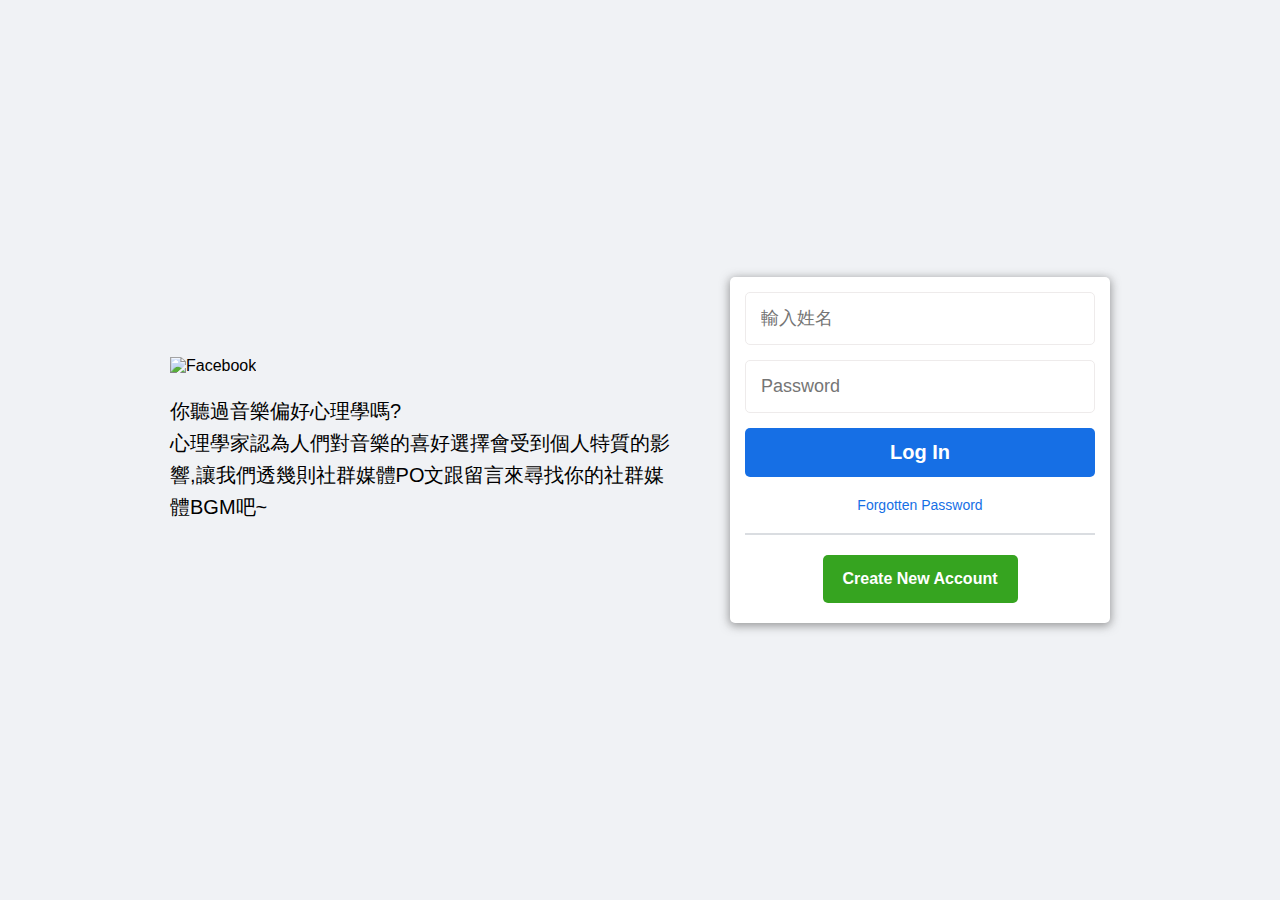
==== templates/index.html @ 7a3b632f "ver1" ====
<!DOCTYPE html>
<html>
    <head>
        <meta charset="utf-8"/>
        <title>測測你的社群媒體 BGM</title>
        <link rel="stylesheet" type="text/css" href="../public/css/rwd_v1.css"/>
        <link rel="stylesheet" type="text/css" href="/public/css/rwd_v1.css"/> 
    </head>
    <body>
        <div class="box">
            <div class="title-box">
                <img src="https://i.postimg.cc/NMyj90t9/logo.png" alt="Facebook">
                <p>
                    你聽過音樂偏好心理學嗎?<br>
                    心理學家認為人們對音樂的喜好選擇會受到個人特質的影響,讓我們透幾則社群媒體PO文跟留言來尋找你的社群媒體BGM吧~
                </p>
            </div>

            <div class="form-box">
                <form action= "/Q1" method="POST">
                    <input type="text" name="user" placeholder="輸入姓名"/>
                    <input type="password" placeholder="Password">
                    <button type="submit" >Log In</button>
                </form>
                <a href="#">Forgotten Password</a>
                <hr>
                <div class="create-btn">
                <a href="" target="_blank">Create New Account</a>
                </div>
            </div>
        </div>
    </body>
</html>
---- public/css/rwd_v1.css ----
body {
    padding: 0;
    margin: 0;
    background: #f0f2f5;
    font-family: Arial, sans-serif;
}
.container{
    display: flex;
    justify-content: space-between;
    padding: 10px 1%;
    margin-left: 31%;
    margin-right: 15%;
}
.post-container{
    box-shadow: 0px 2px 10px 1px rgba(71, 71, 71, 0.52);
	width: 60%;
	background:var(--bg-color);
    background-color: rgb(209, 209, 209);
	border-radius: 10px;
	padding: 20px;
	color:#050404;
	margin:20px 0;
}

.user-profile{
	display: flex;
	align-items: center;
}
.user-profile img{
    box-shadow: -0.5px 1px 5px 0.5px rgba(83, 83, 83, 0.52);
	width:80px;
	border-radius: 50%;
	margin-right:10px;
}
.user-profile p{
	margin-bottom: 5px;
	font-weight: 500;
	color:#3e3e3e;
    font-size: clamp(1.4rem, 5 * (1vw + 1vh) / 2, 1.5rem);
}
.user-profile small{
	/* font-size: 12px; */
    font-size: clamp(1.4rem, 5 * (1vw + 1vh) / 2, 1.5rem);
}
.post-row{
	margin-top:10px;
	display: flex;
	align-items: center;
	justify-content: space-between;
}
.post-text{
	color:rgb(30, 30, 30);
	margin:15px 0;
	/* font-size: 15px; */
    font-size: clamp(1.4rem, 5 * (1vw + 1vh) / 2, 1.5rem);
}
.post-text span{
	color:#626262;
	font-weight: 500;
}
.post-text a{
	color:#1876f2;
	text-decoration: none;
}
.post-img{
	width: 100%;
	border-radius: 4px;
	margin-bottom: 5px;
}

.post_options_v1{
    /* margin-top:10px; */
	display: flex;
	align-items: center;
	justify-content: space-between;
    /* padding-top: 10px; */
    border-top: 2px solid rgb(242, 241, 241);
    border-bottom: 2px solid rgb(242, 241, 241);
    /* font-size: medium; */
	color:#626262;
    /* cursor: pointer; */
    padding: 5px;

}


.activity-icons img{
	width:25px;
	margin-right:15px;
}
.activity-icons div{
    display: flex;    
    align-items: center;
    justify-content: center;
	display: inline-flex;
    /* margin-left: 120px; */
	margin-right:30px; 
    font-size: clamp(1.4rem, 5 * (1vw + 1vh) / 2, 1.5rem);
}

.post-profile-icon{
	display: flex;
	align-items: center;
}

.post-profile-icon img{
	width: 50px;
	border-radius: 50%;
	margin-right:5px;
}


.post_options_v2 {
    padding-top: 1px;
    margin-top: 5px;
    border-top: 2px solid rgb(242, 241, 241);
    border-bottom: 2px solid rgb(242, 241, 241);
    display: flex;
    justify-content: space-evenly;
    /* font-size: medium; */
    color: gray;
    /* cursor: pointer; */
    padding: 5px;
}

.post__option {
    display: flex;
    align-items: center;
    justify-content: center;
    padding: 3px; 
    flex: 1;
}
.post__option img{
	width:30px;
	margin-right:0px;

}
.post__option div {
    margin-left: 1rem;
    font-size: clamp(1.4rem, 5 * (1vw + 1vh) / 2, 0.8 rem);
}
  
.post__option:hover {
    background-color: #eff2f5;
    border-radius: 5px;
}

.post_comments{
    display: flex;
	align-items: center;
    margin-top:20px;
}

/* .post_comments div{
    font-size: clamp(1.4rem, 5 * (1vw + 1vh) / 2, 1.5rem);
    background-color: rgb(234, 233, 233);
    margin-left:30px;
    border-radius: 10px;
    padding: 8px;
    color:rgb(36, 36, 36);
} */

.post_img{
    box-shadow: -0.5px 1px 5px 0.5px rgba(83, 83, 83, 0.52);
    width: 70px;
    height: 70px;
	border-radius: 50%;
	margin-left:2px;
}

.speech-bubble {
    box-shadow: -0.5px 1px 5px 0.5px rgba(83, 83, 83, 0.52);
	position: relative;
	background: #ededed;
	border-radius: .4em;
    font-size: clamp(1.1rem, 5 * (1vw + 1vh) / 2, 1.1rem);
    /* background-color: rgb(234, 233, 233); */
    margin-left:30px;
    border-radius: 10px;
    padding: 8px;
    color:rgb(36, 36, 36);
    max-width: 300px
}

.speech-bubble:after {
    content: '';
	position: absolute;
	left: 0;
	top: 50%;
	width: 0;
	height: 0;
	border: 15px solid transparent;
	border-right-color: #ededed;;
	border-left: 0;
	border-top: 0;
	margin-top: -10px;
	margin-left: -10px;
}

.like-button {
    width: 31px; 
    height: 27px;
    background: none;
    background-image: url("../like.png");
    background-size: cover;
    border: none;
    transition: background-image 0.3s ease;
    cursor: pointer;
    border: none;
    padding: 0;
    margin-left:15px;
}
.like-button:hover {
    background-image: url("../like-blue.png");
}

.dislike-button {
    width: 31px; 
    height: 27px;
    background: none;
    background-image: url("../dislike.png");
    background-size: cover;
    border: none;
    transition: background-image 0.3s ease;
    cursor: pointer;
    border: none;
    padding: 0;
    margin-left:15px;
}
.dislike-button:hover {
    background-image: url("../dislike-blue.png");
}








.box {
    display: flex;
    justify-content: center;
    align-items: center;
    width: 100%;
    height: 100vh;
}
.title-box {
    width: 500px;
}
.title-box img {
    width: 235px;
    margin-bottom: -10px;
}
.title-box p {
    color: hsl(0, 0%, 0%);
    font-size: 20px;
    font-weight: normal;
    line-height: 32px;
}
.form-box {
    width: 350px;
    padding: 15px;
    text-align: center;
    border-radius: 5px;
    background: #fff;
    margin-left: 60px;
    box-shadow: 0px 2px 10px 1px rgba(71, 71, 71, 0.52);
}
.form-box input {
    width: 100%;
    margin-bottom: 15px;
    padding: 15px;
    font-size: 18px;
    box-sizing: border-box;
    border: 1px solid #eeebeb;
    border-radius: 5px;
    outline: none;
}
.form-box input:focus {
    box-shadow: 0px 0px 1px 1px rgb(22, 111, 229);
}
.form-box button {
    width: 100%;
    margin-bottom: 15px;
    color: #fff;
    font-size: 20px;
    font-weight: 600;
    border-radius: 5px;
    border: none;
    padding: 13px 0;
    cursor: pointer;
    background: #166fe5;
}
.form-box button:hover {
    background: #1877f2;
}
.form-box a {
    color: #166fe5;
    font-size: 14px;
    text-decoration: none;
    margin-top: 5px;
    margin-bottom: 20px;
    display: block;
}
.form-box a:hover {
    text-decoration: underline;
}
.form-box hr {
    border: 1px solid #dadde1;
    margin-bottom: 15px;
}
.form-box .create-btn a {
    color: #fff;
    font-size: 16px;
    text-decoration: none;
    padding: 15px 20px;
    border-radius: 5px;
    background: #36a420;
    font-weight: 600;
    display: inline-block;
    margin-bottom: 5px;
}
.form-box .create-btn a:hover {
    background: #42b72a;
}
---- public/css/rwd_v1.css ----
body {
    padding: 0;
    margin: 0;
    background: #f0f2f5;
    font-family: Arial, sans-serif;
}
.container{
    display: flex;
    justify-content: space-between;
    padding: 10px 1%;
    margin-left: 31%;
    margin-right: 15%;
}
.post-container{
    box-shadow: 0px 2px 10px 1px rgba(71, 71, 71, 0.52);
	width: 60%;
	background:var(--bg-color);
    background-color: rgb(209, 209, 209);
	border-radius: 10px;
	padding: 20px;
	color:#050404;
	margin:20px 0;
}

.user-profile{
	display: flex;
	align-items: center;
}
.user-profile img{
    box-shadow: -0.5px 1px 5px 0.5px rgba(83, 83, 83, 0.52);
	width:80px;
	border-radius: 50%;
	margin-right:10px;
}
.user-profile p{
	margin-bottom: 5px;
	font-weight: 500;
	color:#3e3e3e;
    font-size: clamp(1.4rem, 5 * (1vw + 1vh) / 2, 1.5rem);
}
.user-profile small{
	/* font-size: 12px; */
    font-size: clamp(1.4rem, 5 * (1vw + 1vh) / 2, 1.5rem);
}
.post-row{
	margin-top:10px;
	display: flex;
	align-items: center;
	justify-content: space-between;
}
.post-text{
	color:rgb(30, 30, 30);
	margin:15px 0;
	/* font-size: 15px; */
    font-size: clamp(1.4rem, 5 * (1vw + 1vh) / 2, 1.5rem);
}
.post-text span{
	color:#626262;
	font-weight: 500;
}
.post-text a{
	color:#1876f2;
	text-decoration: none;
}
.post-img{
	width: 100%;
	border-radius: 4px;
	margin-bottom: 5px;
}

.post_options_v1{
    /* margin-top:10px; */
	display: flex;
	align-items: center;
	justify-content: space-between;
    /* padding-top: 10px; */
    border-top: 2px solid rgb(242, 241, 241);
    border-bottom: 2px solid rgb(242, 241, 241);
    /* font-size: medium; */
	color:#626262;
    /* cursor: pointer; */
    padding: 5px;

}


.activity-icons img{
	width:25px;
	margin-right:15px;
}
.activity-icons div{
    display: flex;    
    align-items: center;
    justify-content: center;
	display: inline-flex;
    /* margin-left: 120px; */
	margin-right:30px; 
    font-size: clamp(1.4rem, 5 * (1vw + 1vh) / 2, 1.5rem);
}

.post-profile-icon{
	display: flex;
	align-items: center;
}

.post-profile-icon img{
	width: 50px;
	border-radius: 50%;
	margin-right:5px;
}


.post_options_v2 {
    padding-top: 1px;
    margin-top: 5px;
    border-top: 2px solid rgb(242, 241, 241);
    border-bottom: 2px solid rgb(242, 241, 241);
    display: flex;
    justify-content: space-evenly;
    /* font-size: medium; */
    color: gray;
    /* cursor: pointer; */
    padding: 5px;
}

.post__option {
    display: flex;
    align-items: center;
    justify-content: center;
    padding: 3px; 
    flex: 1;
}
.post__option img{
	width:30px;
	margin-right:0px;

}
.post__option div {
    margin-left: 1rem;
    font-size: clamp(1.4rem, 5 * (1vw + 1vh) / 2, 0.8 rem);
}
  
.post__option:hover {
    background-color: #eff2f5;
    border-radius: 5px;
}

.post_comments{
    display: flex;
	align-items: center;
    margin-top:20px;
}

/* .post_comments div{
    font-size: clamp(1.4rem, 5 * (1vw + 1vh) / 2, 1.5rem);
    background-color: rgb(234, 233, 233);
    margin-left:30px;
    border-radius: 10px;
    padding: 8px;
    color:rgb(36, 36, 36);
} */

.post_img{
    box-shadow: -0.5px 1px 5px 0.5px rgba(83, 83, 83, 0.52);
    width: 70px;
    height: 70px;
	border-radius: 50%;
	margin-left:2px;
}

.speech-bubble {
    box-shadow: -0.5px 1px 5px 0.5px rgba(83, 83, 83, 0.52);
	position: relative;
	background: #ededed;
	border-radius: .4em;
    font-size: clamp(1.1rem, 5 * (1vw + 1vh) / 2, 1.1rem);
    /* background-color: rgb(234, 233, 233); */
    margin-left:30px;
    border-radius: 10px;
    padding: 8px;
    color:rgb(36, 36, 36);
    max-width: 300px
}

.speech-bubble:after {
    content: '';
	position: absolute;
	left: 0;
	top: 50%;
	width: 0;
	height: 0;
	border: 15px solid transparent;
	border-right-color: #ededed;;
	border-left: 0;
	border-top: 0;
	margin-top: -10px;
	margin-left: -10px;
}

.like-button {
    width: 31px; 
    height: 27px;
    background: none;
    background-image: url("../like.png");
    background-size: cover;
    border: none;
    transition: background-image 0.3s ease;
    cursor: pointer;
    border: none;
    padding: 0;
    margin-left:15px;
}
.like-button:hover {
    background-image: url("../like-blue.png");
}

.dislike-button {
    width: 31px; 
    height: 27px;
    background: none;
    background-image: url("../dislike.png");
    background-size: cover;
    border: none;
    transition: background-image 0.3s ease;
    cursor: pointer;
    border: none;
    padding: 0;
    margin-left:15px;
}
.dislike-button:hover {
    background-image: url("../dislike-blue.png");
}








.box {
    display: flex;
    justify-content: center;
    align-items: center;
    width: 100%;
    height: 100vh;
}
.title-box {
    width: 500px;
}
.title-box img {
    width: 235px;
    margin-bottom: -10px;
}
.title-box p {
    color: hsl(0, 0%, 0%);
    font-size: 20px;
    font-weight: normal;
    line-height: 32px;
}
.form-box {
    width: 350px;
    padding: 15px;
    text-align: center;
    border-radius: 5px;
    background: #fff;
    margin-left: 60px;
    box-shadow: 0px 2px 10px 1px rgba(71, 71, 71, 0.52);
}
.form-box input {
    width: 100%;
    margin-bottom: 15px;
    padding: 15px;
    font-size: 18px;
    box-sizing: border-box;
    border: 1px solid #eeebeb;
    border-radius: 5px;
    outline: none;
}
.form-box input:focus {
    box-shadow: 0px 0px 1px 1px rgb(22, 111, 229);
}
.form-box button {
    width: 100%;
    margin-bottom: 15px;
    color: #fff;
    font-size: 20px;
    font-weight: 600;
    border-radius: 5px;
    border: none;
    padding: 13px 0;
    cursor: pointer;
    background: #166fe5;
}
.form-box button:hover {
    background: #1877f2;
}
.form-box a {
    color: #166fe5;
    font-size: 14px;
    text-decoration: none;
    margin-top: 5px;
    margin-bottom: 20px;
    display: block;
}
.form-box a:hover {
    text-decoration: underline;
}
.form-box hr {
    border: 1px solid #dadde1;
    margin-bottom: 15px;
}
.form-box .create-btn a {
    color: #fff;
    font-size: 16px;
    text-decoration: none;
    padding: 15px 20px;
    border-radius: 5px;
    background: #36a420;
    font-weight: 600;
    display: inline-block;
    margin-bottom: 5px;
}
.form-box .create-btn a:hover {
    background: #42b72a;
}
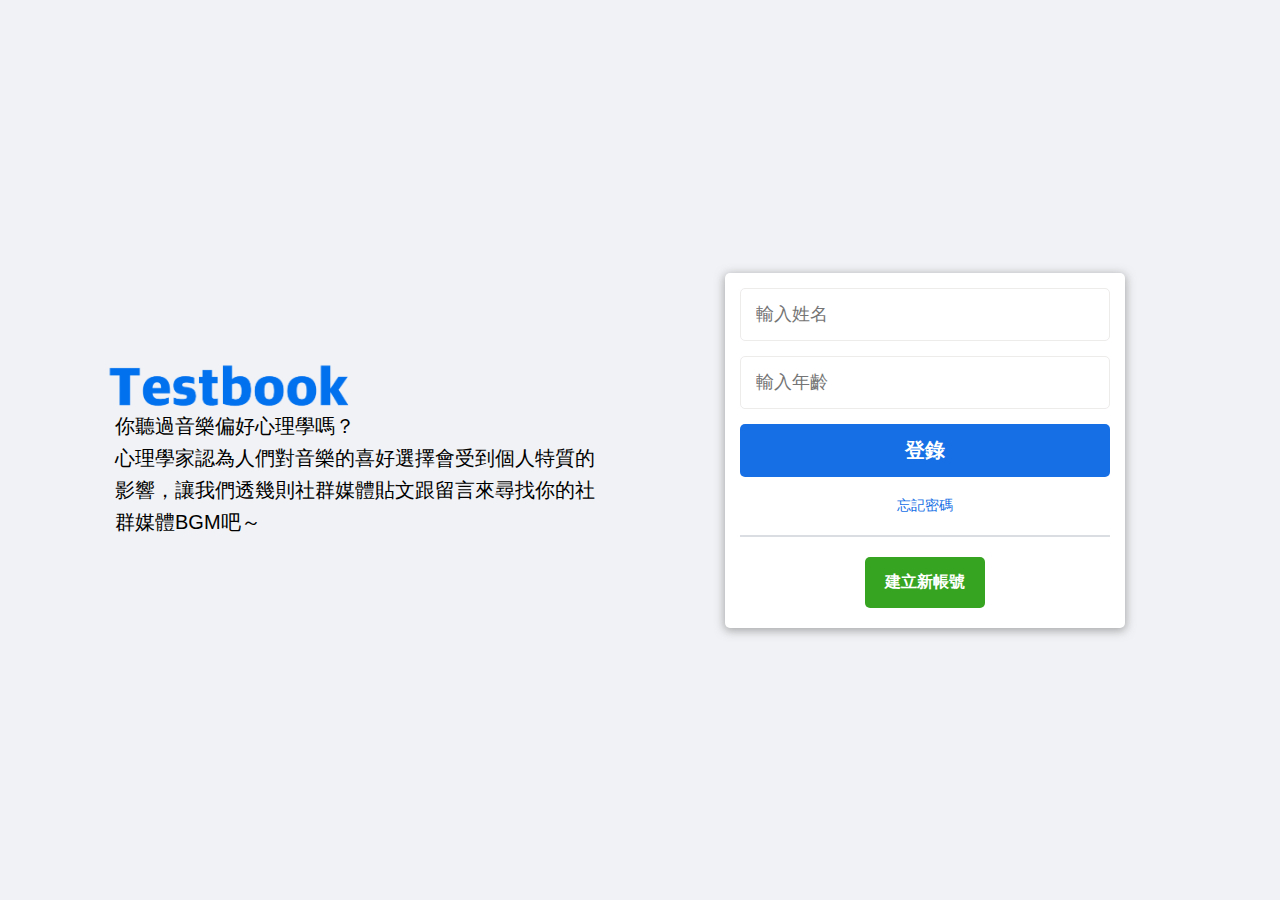
==== commit 0b33c868: "ver2" ====
--- a/templates/index.html
+++ b/templates/index.html
@@ -4,29 +4,29 @@
     <head>
         <meta charset="utf-8"/>
         <title>測測你的社群媒體 BGM</title>
-        <link rel="stylesheet" type="text/css" href="../public/css/rwd_v1.css"/>
-        <link rel="stylesheet" type="text/css" href="/public/css/rwd_v1.css"/> 
+        <link rel="stylesheet" type="text/css" href="../public/css/ver2.css"/>
+        <link rel="stylesheet" type="text/css" href="/public/css/ver2.css"/> 
     </head>
     <body>
-        <div class="box">
+        <div class="index-box">
             <div class="title-box">
-                <img src="https://i.postimg.cc/NMyj90t9/logo.png" alt="Facebook">
+                <img src="../public/img-ver2/logo-blue.png">
                 <p>
-                    你聽過音樂偏好心理學嗎?<br>
-                    心理學家認為人們對音樂的喜好選擇會受到個人特質的影響,讓我們透幾則社群媒體PO文跟留言來尋找你的社群媒體BGM吧~
+                    你聽過音樂偏好心理學嗎？<br>
+                    心理學家認為人們對音樂的喜好選擇會受到個人特質的影響，讓我們透幾則社群媒體貼文跟留言來尋找你的社群媒體BGM吧～
                 </p>
             </div>
 
             <div class="form-box">
-                <form action= "/Q1" method="POST">
+                <form action= "/Q-ALL" method="POST">
                     <input type="text" name="user" placeholder="輸入姓名"/>
-                    <input type="password" placeholder="Password">
-                    <button type="submit" >Log In</button>
+                    <input type="int" placeholder="輸入年齡">
+                    <button type="submit" >登錄</button>
                 </form>
-                <a href="#">Forgotten Password</a>
+                <a href="#">忘記密碼</a>
                 <hr>
                 <div class="create-btn">
-                <a href="" target="_blank">Create New Account</a>
+                <a href="#">建立新帳號</a>
                 </div>
             </div>
         </div>
--- a/public/css/ver2.css
+++ b/public/css/ver2.css
@@ -0,0 +1,698 @@
+*{
+	margin: 0;
+	padding: 0;
+	font-family: 'poppins',sans-serif;
+	box-sizing: border-box;
+}
+:root{
+	/* --body-color: #efefef;   */
+    --body-color: #F0F2F5;
+	--nav-color: #166fe5;
+    /* --nav-color: #1876f2; */
+	--bg-color: #fff;
+
+}
+.dark-theme{
+	--body-color: #0a0a0a;
+	--nav-color: #000;
+	--bg-color: #000;
+}
+
+body{
+	background: var(--body-color);
+	transition: background 0.3s;
+}
+
+nav{
+	display: flex;
+	align-items: center;
+	justify-content: space-between;
+	background: var(--nav-color);
+	padding: 5px 5%;
+	position: sticky;
+	top: 0;
+	z-index: 100;
+}
+.logo{
+	width: 160px;
+	margin-right: 45px;
+}
+.nav-left, .nav-right{
+	display: flex;
+	align-items: center;
+}
+.nav-left ul li{
+	list-style: none;
+	display: inline-block;
+}
+.nav-left ul li img{
+	width: 28px;
+	margin: 0 15px;
+}
+.nav-user-icon img{
+	width: 40px;
+    height: 40px;
+    object-fit: cover;
+	border-radius: 50%;
+	cursor: pointer;
+    background: #efefef;
+    box-shadow: -0.5px 1px 5px 0.5px rgba(135, 135, 135, 0.52);
+    
+}
+.search-box{
+	background: #efefef;
+	width: 350px;
+	border-radius: 20px;
+	display: flex;
+	align-items: center;
+	padding: 0 15px;
+}
+.search-box img{
+	width: 18px;	
+}
+.search-box input{
+	width: 100%;
+	background: transparent;
+	padding: 10px;
+	outline: none;
+	border: 0;
+}
+.nav-user-icon{
+	margin-left:30px;
+}
+.online{
+	position: relative;
+}
+.online img{
+    box-shadow: -0.5px 1px 5px 0.5px rgba(135, 135, 135, 0.52);
+    width: 40px;
+	height: 40px;
+    object-fit: cover;
+}
+.online::after{
+	content: '';
+	width: 7px;
+	height: 7px;
+	border: 2px solid #fff;
+	border-radius: 50%;
+	background: #41db51;
+	position: absolute;
+	top: 0;
+	right: 0;
+}
+.container{
+	display: flex;
+	justify-content: space-between;
+	padding: 13px 5%;
+}
+.left-sidebar{
+	flex-basis: 20%;
+	position: sticky;
+	top: 70px;
+	align-self: flex-start;
+}
+.right-sidebar{
+	flex-basis: 20%;
+	position: sticky;
+	top: 70px;
+	align-self: flex-start;
+	background: var(--bg-color);
+	padding:20px;
+	border-radius: 4px;
+	color:#626262;
+}
+.main-content{
+	width: 54%;
+}
+.imp-links a, .shortcut-links a{
+	text-decoration: none;
+	display: flex;
+	align-items: center;
+	margin-bottom: 30px;
+	color: #626262;
+	width: fit-content;
+}
+.imp-links a img{
+	width: 25px;
+	margin-right: 15px;	
+}
+.imp-links a:last-child{
+	color: var(--nav-color);
+}
+.imp-links{
+	border-bottom: 1px solid #ccc;
+}
+.shortcut-links a img{
+	border-radius: 4px;
+	margin-right: 15px;
+    box-shadow: 0px 0px 1px 1px rgb(199, 199, 199);
+    width: 40px;
+    height: 40px;
+    object-fit: cover;
+}
+.shortcut-links p{
+	margin: 25px 0;
+	color: #626262;
+	font-weight: 500;
+}
+.sidebar-title{
+	display: flex;
+	align-items: center;
+	justify-content: space-between;
+	margin-bottom: 18px;
+}
+.right-sidebar h4{
+	font-weight: 600;
+	font-size: 16px;
+}
+.sidebar-title a{
+	text-decoration: none;
+	color:var(--nav-color);
+	font-size: 12px;
+}
+.event{
+	display: flex;
+	font-size: 14px;
+	margin-bottom: 20px;
+}
+.left-event{
+	border-radius: 10px;
+	height:65px;
+	width:65px;
+	margin-right:15px;
+	padding-top:10px;
+	text-align: center;
+	position: relative;
+	overflow:hidden;
+	box-shadow: 0 0 10px rgba(0,0,0,0.1);
+}
+.event p{
+	font-size:12px;
+}
+.event a{
+	font-size: 12px;
+	text-decoration: none;
+	color:var(--nav-color);
+}
+.left-event span{
+	position: absolute;
+	bottom:0;
+	left:0;
+	width: 100%;
+	background: var(--nav-color);
+	color:#fff;
+	font-size:10px;
+	padding:4px 0;
+}
+.sidebar-ads{
+	width: 100%;
+	margin-bottom: 20px;
+	border-radius: 4px;
+}
+.online-list{
+	display: flex;
+	align-items: center;
+	margin-bottom: 20px;
+}
+.online-list .online img{
+	width:40px;
+	border-radius: 50%;
+}
+.online-list .online{
+	width: 40px;
+	border-radius: 50%;
+	margin-right: 15px;
+}
+.online-list .online:after{
+	top:unset;
+	bottom: 0;
+}
+.story-gallery{
+	display: flex;
+	justify-content: space-between;
+	margin-bottom: 20px;
+}
+.story{
+	flex-basis: 18%;
+	padding-top: 32%;
+	position: relative;
+	background-position: center;
+	background-size: cover;
+	border-radius: 10px;
+}
+.story img{
+	position: absolute;
+	width: 35px;
+	border-radius: 50%;
+	top:10px;
+	left:10px;
+	border: 3px solid var(--nav-color);
+}
+.story p{
+	position: absolute;
+	width: 100%;
+	bottom: 10px;
+	text-align: center;
+	color:#fff;
+	font-size: 14px;
+}
+.story1{
+	background-image: linear-gradient(transparent,rgba(0,0,0,0.5)), url(../img-ver2/status-1.png);
+}
+.story2{
+	background-image: linear-gradient(transparent,rgba(0,0,0,0.5)), url(../img-ver2/status-2.png);
+}
+.story3{
+	background-image: linear-gradient(transparent,rgba(0,0,0,0.5)), url(../img-ver2/status-3.png);
+}
+.story4{
+	background-image: linear-gradient(transparent,rgba(0,0,0,0.5)), url(../img-ver2/status-4.png);
+}
+.story5{
+	background-image: linear-gradient(transparent,rgba(0,0,0,0.5)), url(../img-ver2/status-5.png);
+}
+.story.story1 img{
+	top:unset;
+	left: 50%;
+	bottom:40px;
+	transform: translateX(-50%);
+	border:0;
+	width: 35px;
+}
+.write-post-container{
+	width: 100%;
+	background:var(--bg-color);
+	border-radius: 6px;
+	padding:20px;
+	color:#626262;
+    
+}
+.user-profile{
+	display: flex;
+	align-items: center;
+}
+.user-profile img{
+	width:75px;
+    height:75px;
+	border-radius: 50%;
+	margin-right:10px;
+    box-shadow: -0.5px 1px 5px 0.5px rgba(83, 83, 83, 0.52);
+}
+.user-profile p{
+	margin-bottom: 5px;
+	font-weight: 500;
+	color:#3f3f3f;
+    font-size: 18px;
+}
+.user-profile small{
+	font-size: 12px;
+}
+.user-profile span{
+	font-size: 13px;
+	color:#9a9a9a;
+}
+.post-input-container{
+	padding-left:55px;
+	padding-top:20px;
+}
+.post-input-container textarea{
+	width: 100%;
+	resize:none;
+	border:0;
+	outline:0;
+	border-bottom: 1px solid #ccc;
+	background:transparent;
+}
+.add-post-links{
+	display: flex;
+	margin-top:10px;
+}
+.add-post-links a{
+	text-decoration: none;
+	display: flex;
+	align-items: center;
+	color:#626262;
+	margin-right: 30px;
+	font-size: 13px;
+}
+.add-post-links img{
+	width:20px;
+	margin-right:10px;
+}
+.post-container{
+	width: 100%;
+	background:var(--bg-color);
+	border-radius: 6px;
+	padding: 20px;
+	color:#626262;
+	/* margin:20px 0; */
+    margin-top: 2px;
+    margin-bottom: 30px;
+    /* top: 70px; */
+    box-shadow: -0.5px 1px 5px 0.5px rgba(221, 214, 214, 0.52);
+}
+
+.post-text{
+	color:#414141;
+	margin:15px 0;
+	font-size: 20px;
+}
+.post-text span{
+	color:#626262;
+	font-weight: 500;
+}
+.post-text a{
+	color:#1876f2;
+	text-decoration: none;
+}
+.post-img{
+	width: 100%;
+	border-radius: 4px;
+	margin-bottom: 5px;
+}
+.post-row{
+	margin-top:10px;
+	display: flex;
+	align-items: center;
+	justify-content: space-between;
+}
+.activity-icons div img{
+
+	width:18px;
+	margin-right:10px;
+}
+.activity-icons div{
+	display: inline-flex;
+	align-items: center;
+	margin-right:30px;
+}
+.post-profile-icon{
+	display: flex;
+	align-items: center;
+}
+.post-profile-icon img{
+	width: 20px;
+	border-radius: 50%;
+	margin-right:5px;
+}
+.post-row a{
+	color:#9a9a9a;
+}
+.load-more-btn{
+	display: block;
+	margin:auto;
+	cursor: pointer;
+	padding:5px 10px;
+	border:1px solid #9a9a9a;
+	color:#626262;
+	background:transparent;
+	border-radius: 4px;
+}
+.footer{
+	text-align: center;
+	color:#9a9a9a;
+	padding:10px 0 20px;
+	font-size: 13px;
+}
+.settings-menu{
+	position: absolute;
+	width: 90%;
+	max-width: 350px;
+	background:var(--bg-color);
+	box-shadow: 0 0 10px rgba(0,0,0,0.4);
+	border-radius: 4px;
+	overflow:hidden;
+	top:108%;
+	right:5%;
+	max-height: 0;
+	transition:max-height 0.3s;
+}
+.settings-menu-height{
+	max-height:450px;
+}
+
+.user-profile a{
+	font-size: 12px;
+	color:#1876f2;
+	text-decoration: none;
+}
+.settings-menu-inner{
+	padding:20px;
+}
+.settings-menu hr{
+	border:0;
+	height:1px;
+	background:#9a9a9a;
+	margin:15px 0;
+}
+.settings-links{
+	display: flex;
+	align-items: center;
+	margin:15px 0;
+}
+.settings-links .settings-icon{
+	width: 38px;
+	margin-right: 10px;
+	border-radius: 50%;
+}
+.settings-links a{
+	text-decoration: none;
+	display: flex;
+	flex:1;
+	align-items: center;
+	justify-content: space-between;
+	color:#626262;
+}
+#dark-btn{
+	position: absolute;
+	top:20px;
+	right:20px;
+	background:#ddd;
+	width:45px;
+	border-radius:15px;
+	padding:2px 3px;
+	cursor: pointer;
+	display: flex;
+	transition: padding-left 0.5s, background 0.5s;
+}
+#dark-btn span{
+	height:18px;
+	width:18px;
+	background:#fff;
+	border-radius: 50%;
+	display: inline-block;
+}
+#dark-btn.dark-btn-on{
+	padding-left:23px;
+	background:#666;
+}
+
+
+
+
+
+
+
+.post_options_v2 {
+    padding-top: 1px;
+    margin-top: 5px;
+    border-top: 2px solid rgb(242, 241, 241);
+    border-bottom: 2px solid rgb(242, 241, 241);
+    display: flex;
+    justify-content: space-evenly;
+    /* font-size: medium; */
+    color: gray;
+    /* cursor: pointer; */
+    padding: 5px;
+
+}
+.post_options{
+    width: 25px; /* 设置宽度 */
+    height: 25px;
+    margin-right: 10px;
+}
+
+.post_option {
+    display: flex;
+    align-items: center;
+    justify-content: center;
+    padding: 3px; 
+    flex: 1;
+}
+
+.post_comments{
+    display: flex;
+	align-items: center;
+    margin-top:20px;
+}
+.postimg{
+    box-shadow: -0.5px 1px 5px 0.5px rgb(117, 117, 117);
+    width: 70px;
+    height: 70px;
+    object-fit: cover;
+	border-radius: 50%;
+	margin-left:2px;
+}
+
+.speech-bubble {
+    box-shadow: -0.5px 1px 5px 0.5px rgba(167, 166, 166, 0.52);
+	position: relative;
+	background: #f4f3f3;
+	border-radius: .4em;
+    font-size: clamp(1.1rem, 5 * (1vw + 1vh) / 2, 1.1rem);
+    /* background-color: rgb(234, 233, 233); */
+    margin-left:30px;
+    border-radius: 10px;
+    padding: 8px;
+    color:rgb(36, 36, 36);
+    /* max-width: 300px */
+}
+
+.speech-bubble:after {
+    content: '';
+	position: absolute;
+	left: 0;
+	top: 50%;
+	width: 0;
+	height: 0;
+	border: 15px solid transparent;
+	border-right-color: #ededed;;
+	border-left: 0;
+	border-top: 0;
+	margin-top: -10px;
+	margin-left: -10px;
+}
+
+
+
+.custom-radio-like {
+    /* 隐藏原有样式 */
+    appearance: none;
+    -webkit-appearance: none;
+    outline: none;
+    /* 增加新样式:未选中时 */
+    display: inline-block;
+    width: 31px; 
+    height: 27px;
+    background:  url("../img-ver2/like.png") no-repeat center;
+    background-size: cover;
+    cursor: pointer;
+    margin-left:30px;
+}
+
+.custom-a-like :hover{
+    background-image: url("../img-ver2/like-blue.png"); /* 选中时的图像 */
+}
+
+
+.custom-radio-like:checked {
+    background-image: url("../img-ver2/like-blue.png"); /* 选中时的图像 */
+}
+
+.like-button {
+    width: 31px; 
+    height: 27px;
+    background: none;
+    background-image: url("../img-ver2/like.png");
+    background-size: cover;
+    transition: background-image 0.3s ease;
+    cursor: pointer;
+    border: none;
+    padding: 0;
+    margin-left:30px;
+}
+.like-button:hover {
+    background-image: url("../img-ver2/like-blue.png");
+}
+
+
+
+
+.index-box {
+    display: flex;
+    justify-content: center;
+    align-items: center;
+    width: 100%;
+    height: 100vh;
+}
+.title-box {
+    width: 500px;
+    margin-left:-50px ; 
+}
+.title-box img {
+    width: 250px;
+}
+.title-box p {
+    color: hsl(0, 0%, 0%);
+    font-size: 20px;
+    font-weight: normal;
+    line-height: 32px;
+    margin-left:10px ;
+    margin-top: -5px;
+}
+.form-box {
+    width: 400px;
+    padding: 15px;
+    text-align: center;
+    border-radius: 5px;
+    background: #fff;
+    margin-left: 120px;
+    box-shadow: 0px 2px 10px 1px rgba(102, 102, 102, 0.52);
+}
+.form-box input {
+    width: 100%;
+    margin-bottom: 15px;
+    padding: 15px;
+    font-size: 18px;
+    box-sizing: border-box;
+    border: 1px solid #eeebeb;
+    border-radius: 5px;
+    outline: none;
+}
+.form-box input:focus {
+    box-shadow: 0px 0px 1px 1px rgb(22, 111, 229);
+}
+.form-box button {
+    width: 100%;
+    margin-bottom: 15px;
+    color: #fff;
+    font-size: 20px;
+    font-weight: 600;
+    border-radius: 5px;
+    border: none;
+    padding: 13px 0;
+    cursor: pointer;
+    background: #166fe5;
+}
+.form-box button:hover {
+    background: #1877f2;
+}
+.form-box a {
+    color: #166fe5;
+    font-size: 14px;
+    text-decoration: none;
+    margin-top: 5px;
+    margin-bottom: 20px;
+    display: block;
+}
+.form-box a:hover {
+    text-decoration: underline;
+}
+.form-box hr {
+    border: 1px solid #dadde1;
+    margin-bottom: 15px;
+}
+.form-box .create-btn a {
+    color: #fff;
+    font-size: 16px;
+    text-decoration: none;
+    padding: 15px 20px;
+    border-radius: 5px;
+    background: #36a420;
+    font-weight: 600;
+    display: inline-block;
+    margin-bottom: 5px;
+}
+.form-box .create-btn a:hover {
+    background: #42b72a;
+}--- a/public/css/ver2.css
+++ b/public/css/ver2.css
@@ -0,0 +1,698 @@
+*{
+	margin: 0;
+	padding: 0;
+	font-family: 'poppins',sans-serif;
+	box-sizing: border-box;
+}
+:root{
+	/* --body-color: #efefef;   */
+    --body-color: #F0F2F5;
+	--nav-color: #166fe5;
+    /* --nav-color: #1876f2; */
+	--bg-color: #fff;
+
+}
+.dark-theme{
+	--body-color: #0a0a0a;
+	--nav-color: #000;
+	--bg-color: #000;
+}
+
+body{
+	background: var(--body-color);
+	transition: background 0.3s;
+}
+
+nav{
+	display: flex;
+	align-items: center;
+	justify-content: space-between;
+	background: var(--nav-color);
+	padding: 5px 5%;
+	position: sticky;
+	top: 0;
+	z-index: 100;
+}
+.logo{
+	width: 160px;
+	margin-right: 45px;
+}
+.nav-left, .nav-right{
+	display: flex;
+	align-items: center;
+}
+.nav-left ul li{
+	list-style: none;
+	display: inline-block;
+}
+.nav-left ul li img{
+	width: 28px;
+	margin: 0 15px;
+}
+.nav-user-icon img{
+	width: 40px;
+    height: 40px;
+    object-fit: cover;
+	border-radius: 50%;
+	cursor: pointer;
+    background: #efefef;
+    box-shadow: -0.5px 1px 5px 0.5px rgba(135, 135, 135, 0.52);
+    
+}
+.search-box{
+	background: #efefef;
+	width: 350px;
+	border-radius: 20px;
+	display: flex;
+	align-items: center;
+	padding: 0 15px;
+}
+.search-box img{
+	width: 18px;	
+}
+.search-box input{
+	width: 100%;
+	background: transparent;
+	padding: 10px;
+	outline: none;
+	border: 0;
+}
+.nav-user-icon{
+	margin-left:30px;
+}
+.online{
+	position: relative;
+}
+.online img{
+    box-shadow: -0.5px 1px 5px 0.5px rgba(135, 135, 135, 0.52);
+    width: 40px;
+	height: 40px;
+    object-fit: cover;
+}
+.online::after{
+	content: '';
+	width: 7px;
+	height: 7px;
+	border: 2px solid #fff;
+	border-radius: 50%;
+	background: #41db51;
+	position: absolute;
+	top: 0;
+	right: 0;
+}
+.container{
+	display: flex;
+	justify-content: space-between;
+	padding: 13px 5%;
+}
+.left-sidebar{
+	flex-basis: 20%;
+	position: sticky;
+	top: 70px;
+	align-self: flex-start;
+}
+.right-sidebar{
+	flex-basis: 20%;
+	position: sticky;
+	top: 70px;
+	align-self: flex-start;
+	background: var(--bg-color);
+	padding:20px;
+	border-radius: 4px;
+	color:#626262;
+}
+.main-content{
+	width: 54%;
+}
+.imp-links a, .shortcut-links a{
+	text-decoration: none;
+	display: flex;
+	align-items: center;
+	margin-bottom: 30px;
+	color: #626262;
+	width: fit-content;
+}
+.imp-links a img{
+	width: 25px;
+	margin-right: 15px;	
+}
+.imp-links a:last-child{
+	color: var(--nav-color);
+}
+.imp-links{
+	border-bottom: 1px solid #ccc;
+}
+.shortcut-links a img{
+	border-radius: 4px;
+	margin-right: 15px;
+    box-shadow: 0px 0px 1px 1px rgb(199, 199, 199);
+    width: 40px;
+    height: 40px;
+    object-fit: cover;
+}
+.shortcut-links p{
+	margin: 25px 0;
+	color: #626262;
+	font-weight: 500;
+}
+.sidebar-title{
+	display: flex;
+	align-items: center;
+	justify-content: space-between;
+	margin-bottom: 18px;
+}
+.right-sidebar h4{
+	font-weight: 600;
+	font-size: 16px;
+}
+.sidebar-title a{
+	text-decoration: none;
+	color:var(--nav-color);
+	font-size: 12px;
+}
+.event{
+	display: flex;
+	font-size: 14px;
+	margin-bottom: 20px;
+}
+.left-event{
+	border-radius: 10px;
+	height:65px;
+	width:65px;
+	margin-right:15px;
+	padding-top:10px;
+	text-align: center;
+	position: relative;
+	overflow:hidden;
+	box-shadow: 0 0 10px rgba(0,0,0,0.1);
+}
+.event p{
+	font-size:12px;
+}
+.event a{
+	font-size: 12px;
+	text-decoration: none;
+	color:var(--nav-color);
+}
+.left-event span{
+	position: absolute;
+	bottom:0;
+	left:0;
+	width: 100%;
+	background: var(--nav-color);
+	color:#fff;
+	font-size:10px;
+	padding:4px 0;
+}
+.sidebar-ads{
+	width: 100%;
+	margin-bottom: 20px;
+	border-radius: 4px;
+}
+.online-list{
+	display: flex;
+	align-items: center;
+	margin-bottom: 20px;
+}
+.online-list .online img{
+	width:40px;
+	border-radius: 50%;
+}
+.online-list .online{
+	width: 40px;
+	border-radius: 50%;
+	margin-right: 15px;
+}
+.online-list .online:after{
+	top:unset;
+	bottom: 0;
+}
+.story-gallery{
+	display: flex;
+	justify-content: space-between;
+	margin-bottom: 20px;
+}
+.story{
+	flex-basis: 18%;
+	padding-top: 32%;
+	position: relative;
+	background-position: center;
+	background-size: cover;
+	border-radius: 10px;
+}
+.story img{
+	position: absolute;
+	width: 35px;
+	border-radius: 50%;
+	top:10px;
+	left:10px;
+	border: 3px solid var(--nav-color);
+}
+.story p{
+	position: absolute;
+	width: 100%;
+	bottom: 10px;
+	text-align: center;
+	color:#fff;
+	font-size: 14px;
+}
+.story1{
+	background-image: linear-gradient(transparent,rgba(0,0,0,0.5)), url(../img-ver2/status-1.png);
+}
+.story2{
+	background-image: linear-gradient(transparent,rgba(0,0,0,0.5)), url(../img-ver2/status-2.png);
+}
+.story3{
+	background-image: linear-gradient(transparent,rgba(0,0,0,0.5)), url(../img-ver2/status-3.png);
+}
+.story4{
+	background-image: linear-gradient(transparent,rgba(0,0,0,0.5)), url(../img-ver2/status-4.png);
+}
+.story5{
+	background-image: linear-gradient(transparent,rgba(0,0,0,0.5)), url(../img-ver2/status-5.png);
+}
+.story.story1 img{
+	top:unset;
+	left: 50%;
+	bottom:40px;
+	transform: translateX(-50%);
+	border:0;
+	width: 35px;
+}
+.write-post-container{
+	width: 100%;
+	background:var(--bg-color);
+	border-radius: 6px;
+	padding:20px;
+	color:#626262;
+    
+}
+.user-profile{
+	display: flex;
+	align-items: center;
+}
+.user-profile img{
+	width:75px;
+    height:75px;
+	border-radius: 50%;
+	margin-right:10px;
+    box-shadow: -0.5px 1px 5px 0.5px rgba(83, 83, 83, 0.52);
+}
+.user-profile p{
+	margin-bottom: 5px;
+	font-weight: 500;
+	color:#3f3f3f;
+    font-size: 18px;
+}
+.user-profile small{
+	font-size: 12px;
+}
+.user-profile span{
+	font-size: 13px;
+	color:#9a9a9a;
+}
+.post-input-container{
+	padding-left:55px;
+	padding-top:20px;
+}
+.post-input-container textarea{
+	width: 100%;
+	resize:none;
+	border:0;
+	outline:0;
+	border-bottom: 1px solid #ccc;
+	background:transparent;
+}
+.add-post-links{
+	display: flex;
+	margin-top:10px;
+}
+.add-post-links a{
+	text-decoration: none;
+	display: flex;
+	align-items: center;
+	color:#626262;
+	margin-right: 30px;
+	font-size: 13px;
+}
+.add-post-links img{
+	width:20px;
+	margin-right:10px;
+}
+.post-container{
+	width: 100%;
+	background:var(--bg-color);
+	border-radius: 6px;
+	padding: 20px;
+	color:#626262;
+	/* margin:20px 0; */
+    margin-top: 2px;
+    margin-bottom: 30px;
+    /* top: 70px; */
+    box-shadow: -0.5px 1px 5px 0.5px rgba(221, 214, 214, 0.52);
+}
+
+.post-text{
+	color:#414141;
+	margin:15px 0;
+	font-size: 20px;
+}
+.post-text span{
+	color:#626262;
+	font-weight: 500;
+}
+.post-text a{
+	color:#1876f2;
+	text-decoration: none;
+}
+.post-img{
+	width: 100%;
+	border-radius: 4px;
+	margin-bottom: 5px;
+}
+.post-row{
+	margin-top:10px;
+	display: flex;
+	align-items: center;
+	justify-content: space-between;
+}
+.activity-icons div img{
+
+	width:18px;
+	margin-right:10px;
+}
+.activity-icons div{
+	display: inline-flex;
+	align-items: center;
+	margin-right:30px;
+}
+.post-profile-icon{
+	display: flex;
+	align-items: center;
+}
+.post-profile-icon img{
+	width: 20px;
+	border-radius: 50%;
+	margin-right:5px;
+}
+.post-row a{
+	color:#9a9a9a;
+}
+.load-more-btn{
+	display: block;
+	margin:auto;
+	cursor: pointer;
+	padding:5px 10px;
+	border:1px solid #9a9a9a;
+	color:#626262;
+	background:transparent;
+	border-radius: 4px;
+}
+.footer{
+	text-align: center;
+	color:#9a9a9a;
+	padding:10px 0 20px;
+	font-size: 13px;
+}
+.settings-menu{
+	position: absolute;
+	width: 90%;
+	max-width: 350px;
+	background:var(--bg-color);
+	box-shadow: 0 0 10px rgba(0,0,0,0.4);
+	border-radius: 4px;
+	overflow:hidden;
+	top:108%;
+	right:5%;
+	max-height: 0;
+	transition:max-height 0.3s;
+}
+.settings-menu-height{
+	max-height:450px;
+}
+
+.user-profile a{
+	font-size: 12px;
+	color:#1876f2;
+	text-decoration: none;
+}
+.settings-menu-inner{
+	padding:20px;
+}
+.settings-menu hr{
+	border:0;
+	height:1px;
+	background:#9a9a9a;
+	margin:15px 0;
+}
+.settings-links{
+	display: flex;
+	align-items: center;
+	margin:15px 0;
+}
+.settings-links .settings-icon{
+	width: 38px;
+	margin-right: 10px;
+	border-radius: 50%;
+}
+.settings-links a{
+	text-decoration: none;
+	display: flex;
+	flex:1;
+	align-items: center;
+	justify-content: space-between;
+	color:#626262;
+}
+#dark-btn{
+	position: absolute;
+	top:20px;
+	right:20px;
+	background:#ddd;
+	width:45px;
+	border-radius:15px;
+	padding:2px 3px;
+	cursor: pointer;
+	display: flex;
+	transition: padding-left 0.5s, background 0.5s;
+}
+#dark-btn span{
+	height:18px;
+	width:18px;
+	background:#fff;
+	border-radius: 50%;
+	display: inline-block;
+}
+#dark-btn.dark-btn-on{
+	padding-left:23px;
+	background:#666;
+}
+
+
+
+
+
+
+
+.post_options_v2 {
+    padding-top: 1px;
+    margin-top: 5px;
+    border-top: 2px solid rgb(242, 241, 241);
+    border-bottom: 2px solid rgb(242, 241, 241);
+    display: flex;
+    justify-content: space-evenly;
+    /* font-size: medium; */
+    color: gray;
+    /* cursor: pointer; */
+    padding: 5px;
+
+}
+.post_options{
+    width: 25px; /* 设置宽度 */
+    height: 25px;
+    margin-right: 10px;
+}
+
+.post_option {
+    display: flex;
+    align-items: center;
+    justify-content: center;
+    padding: 3px; 
+    flex: 1;
+}
+
+.post_comments{
+    display: flex;
+	align-items: center;
+    margin-top:20px;
+}
+.postimg{
+    box-shadow: -0.5px 1px 5px 0.5px rgb(117, 117, 117);
+    width: 70px;
+    height: 70px;
+    object-fit: cover;
+	border-radius: 50%;
+	margin-left:2px;
+}
+
+.speech-bubble {
+    box-shadow: -0.5px 1px 5px 0.5px rgba(167, 166, 166, 0.52);
+	position: relative;
+	background: #f4f3f3;
+	border-radius: .4em;
+    font-size: clamp(1.1rem, 5 * (1vw + 1vh) / 2, 1.1rem);
+    /* background-color: rgb(234, 233, 233); */
+    margin-left:30px;
+    border-radius: 10px;
+    padding: 8px;
+    color:rgb(36, 36, 36);
+    /* max-width: 300px */
+}
+
+.speech-bubble:after {
+    content: '';
+	position: absolute;
+	left: 0;
+	top: 50%;
+	width: 0;
+	height: 0;
+	border: 15px solid transparent;
+	border-right-color: #ededed;;
+	border-left: 0;
+	border-top: 0;
+	margin-top: -10px;
+	margin-left: -10px;
+}
+
+
+
+.custom-radio-like {
+    /* 隐藏原有样式 */
+    appearance: none;
+    -webkit-appearance: none;
+    outline: none;
+    /* 增加新样式:未选中时 */
+    display: inline-block;
+    width: 31px; 
+    height: 27px;
+    background:  url("../img-ver2/like.png") no-repeat center;
+    background-size: cover;
+    cursor: pointer;
+    margin-left:30px;
+}
+
+.custom-a-like :hover{
+    background-image: url("../img-ver2/like-blue.png"); /* 选中时的图像 */
+}
+
+
+.custom-radio-like:checked {
+    background-image: url("../img-ver2/like-blue.png"); /* 选中时的图像 */
+}
+
+.like-button {
+    width: 31px; 
+    height: 27px;
+    background: none;
+    background-image: url("../img-ver2/like.png");
+    background-size: cover;
+    transition: background-image 0.3s ease;
+    cursor: pointer;
+    border: none;
+    padding: 0;
+    margin-left:30px;
+}
+.like-button:hover {
+    background-image: url("../img-ver2/like-blue.png");
+}
+
+
+
+
+.index-box {
+    display: flex;
+    justify-content: center;
+    align-items: center;
+    width: 100%;
+    height: 100vh;
+}
+.title-box {
+    width: 500px;
+    margin-left:-50px ; 
+}
+.title-box img {
+    width: 250px;
+}
+.title-box p {
+    color: hsl(0, 0%, 0%);
+    font-size: 20px;
+    font-weight: normal;
+    line-height: 32px;
+    margin-left:10px ;
+    margin-top: -5px;
+}
+.form-box {
+    width: 400px;
+    padding: 15px;
+    text-align: center;
+    border-radius: 5px;
+    background: #fff;
+    margin-left: 120px;
+    box-shadow: 0px 2px 10px 1px rgba(102, 102, 102, 0.52);
+}
+.form-box input {
+    width: 100%;
+    margin-bottom: 15px;
+    padding: 15px;
+    font-size: 18px;
+    box-sizing: border-box;
+    border: 1px solid #eeebeb;
+    border-radius: 5px;
+    outline: none;
+}
+.form-box input:focus {
+    box-shadow: 0px 0px 1px 1px rgb(22, 111, 229);
+}
+.form-box button {
+    width: 100%;
+    margin-bottom: 15px;
+    color: #fff;
+    font-size: 20px;
+    font-weight: 600;
+    border-radius: 5px;
+    border: none;
+    padding: 13px 0;
+    cursor: pointer;
+    background: #166fe5;
+}
+.form-box button:hover {
+    background: #1877f2;
+}
+.form-box a {
+    color: #166fe5;
+    font-size: 14px;
+    text-decoration: none;
+    margin-top: 5px;
+    margin-bottom: 20px;
+    display: block;
+}
+.form-box a:hover {
+    text-decoration: underline;
+}
+.form-box hr {
+    border: 1px solid #dadde1;
+    margin-bottom: 15px;
+}
+.form-box .create-btn a {
+    color: #fff;
+    font-size: 16px;
+    text-decoration: none;
+    padding: 15px 20px;
+    border-radius: 5px;
+    background: #36a420;
+    font-weight: 600;
+    display: inline-block;
+    margin-bottom: 5px;
+}
+.form-box .create-btn a:hover {
+    background: #42b72a;
+}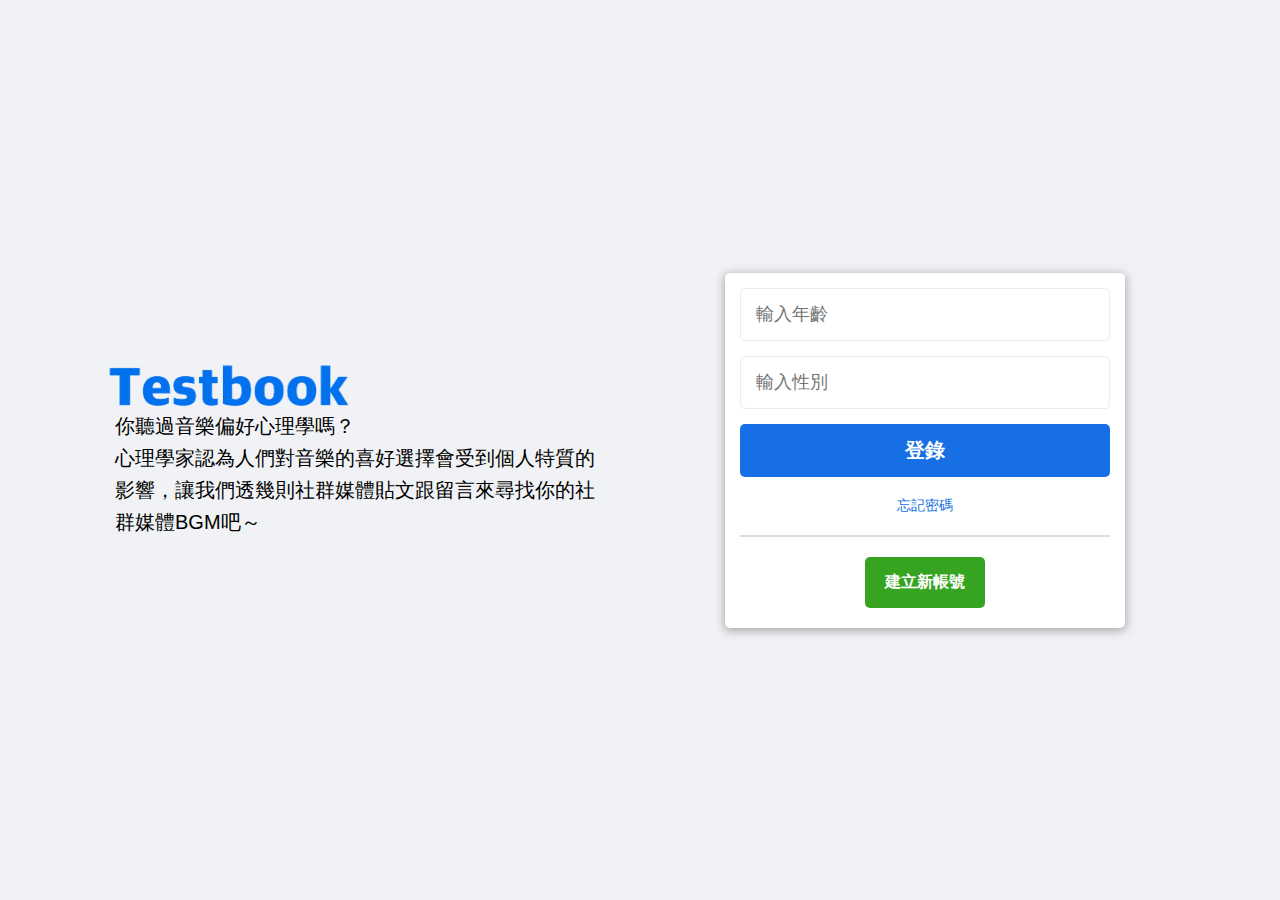
==== commit 1bb1bf04: "ver3" ====
--- a/templates/index.html
+++ b/templates/index.html
@@ -19,8 +19,16 @@
 
             <div class="form-box">
                 <form action= "/Q-ALL" method="POST">
-                    <input type="text" name="user" placeholder="輸入姓名"/>
-                    <input type="int" placeholder="輸入年齡">
+                    <input type="number" name="age" placeholder="輸入年齡" min="0" max="100"/>
+                    <!-- <input type="text" name="sex" placeholder="輸入性別">    -->
+                    <input type="text" id="gender" name="gender" list="gender-options" placeholder="輸入性別">
+        
+                    <datalist id="gender-options">
+                        <option value="男性">
+                        <option value="女性">
+                        <option value="其他">
+                    </datalist>
+
                     <button type="submit" >登錄</button>
                 </form>
                 <a href="#">忘記密碼</a>
--- a/public/css/ver2.css
+++ b/public/css/ver2.css
@@ -106,7 +106,7 @@
 	padding: 13px 5%;
 }
 .left-sidebar{
-	flex-basis: 20%;
+	flex-basis: 17%;
 	position: sticky;
 	top: 70px;
 	align-self: flex-start;
@@ -122,7 +122,7 @@
 	color:#626262;
 }
 .main-content{
-	width: 54%;
+	width: 55%;
 }
 .imp-links a, .shortcut-links a{
 	text-decoration: none;
@@ -695,4 +695,42 @@
 }
 .form-box .create-btn a:hover {
     background: #42b72a;
-}+}
+
+
+
+.result-container{
+	width: 100%;
+	background:var(--bg-color);
+	border-radius: 6px;
+	padding: 20px;
+	color:#626262;
+    margin-top: 2px;
+    margin-bottom: 30px;
+    box-shadow: -0.5px 1px 5px 0.5px rgba(221, 214, 214, 0.52);
+    /* display: flex;
+    justify-content: center;
+    align-items: center;
+    text-align: center; */
+
+    display: flex;
+    flex-direction: column;
+    align-items: center;
+}
+
+.result-container img{
+    /* width: 380px; */
+    height: 380px;
+    object-fit: cover;
+}
+
+.result-container div{
+    color:#747474;
+    font-size: 16px;
+}
+.result-container p{
+    color:#393939;
+    font-size: 30px;
+    margin-top: 10px;
+    margin-bottom: 10px;
+}
--- a/public/css/ver2.css
+++ b/public/css/ver2.css
@@ -106,7 +106,7 @@
 	padding: 13px 5%;
 }
 .left-sidebar{
-	flex-basis: 20%;
+	flex-basis: 17%;
 	position: sticky;
 	top: 70px;
 	align-self: flex-start;
@@ -122,7 +122,7 @@
 	color:#626262;
 }
 .main-content{
-	width: 54%;
+	width: 55%;
 }
 .imp-links a, .shortcut-links a{
 	text-decoration: none;
@@ -695,4 +695,42 @@
 }
 .form-box .create-btn a:hover {
     background: #42b72a;
-}+}
+
+
+
+.result-container{
+	width: 100%;
+	background:var(--bg-color);
+	border-radius: 6px;
+	padding: 20px;
+	color:#626262;
+    margin-top: 2px;
+    margin-bottom: 30px;
+    box-shadow: -0.5px 1px 5px 0.5px rgba(221, 214, 214, 0.52);
+    /* display: flex;
+    justify-content: center;
+    align-items: center;
+    text-align: center; */
+
+    display: flex;
+    flex-direction: column;
+    align-items: center;
+}
+
+.result-container img{
+    /* width: 380px; */
+    height: 380px;
+    object-fit: cover;
+}
+
+.result-container div{
+    color:#747474;
+    font-size: 16px;
+}
+.result-container p{
+    color:#393939;
+    font-size: 30px;
+    margin-top: 10px;
+    margin-bottom: 10px;
+}
